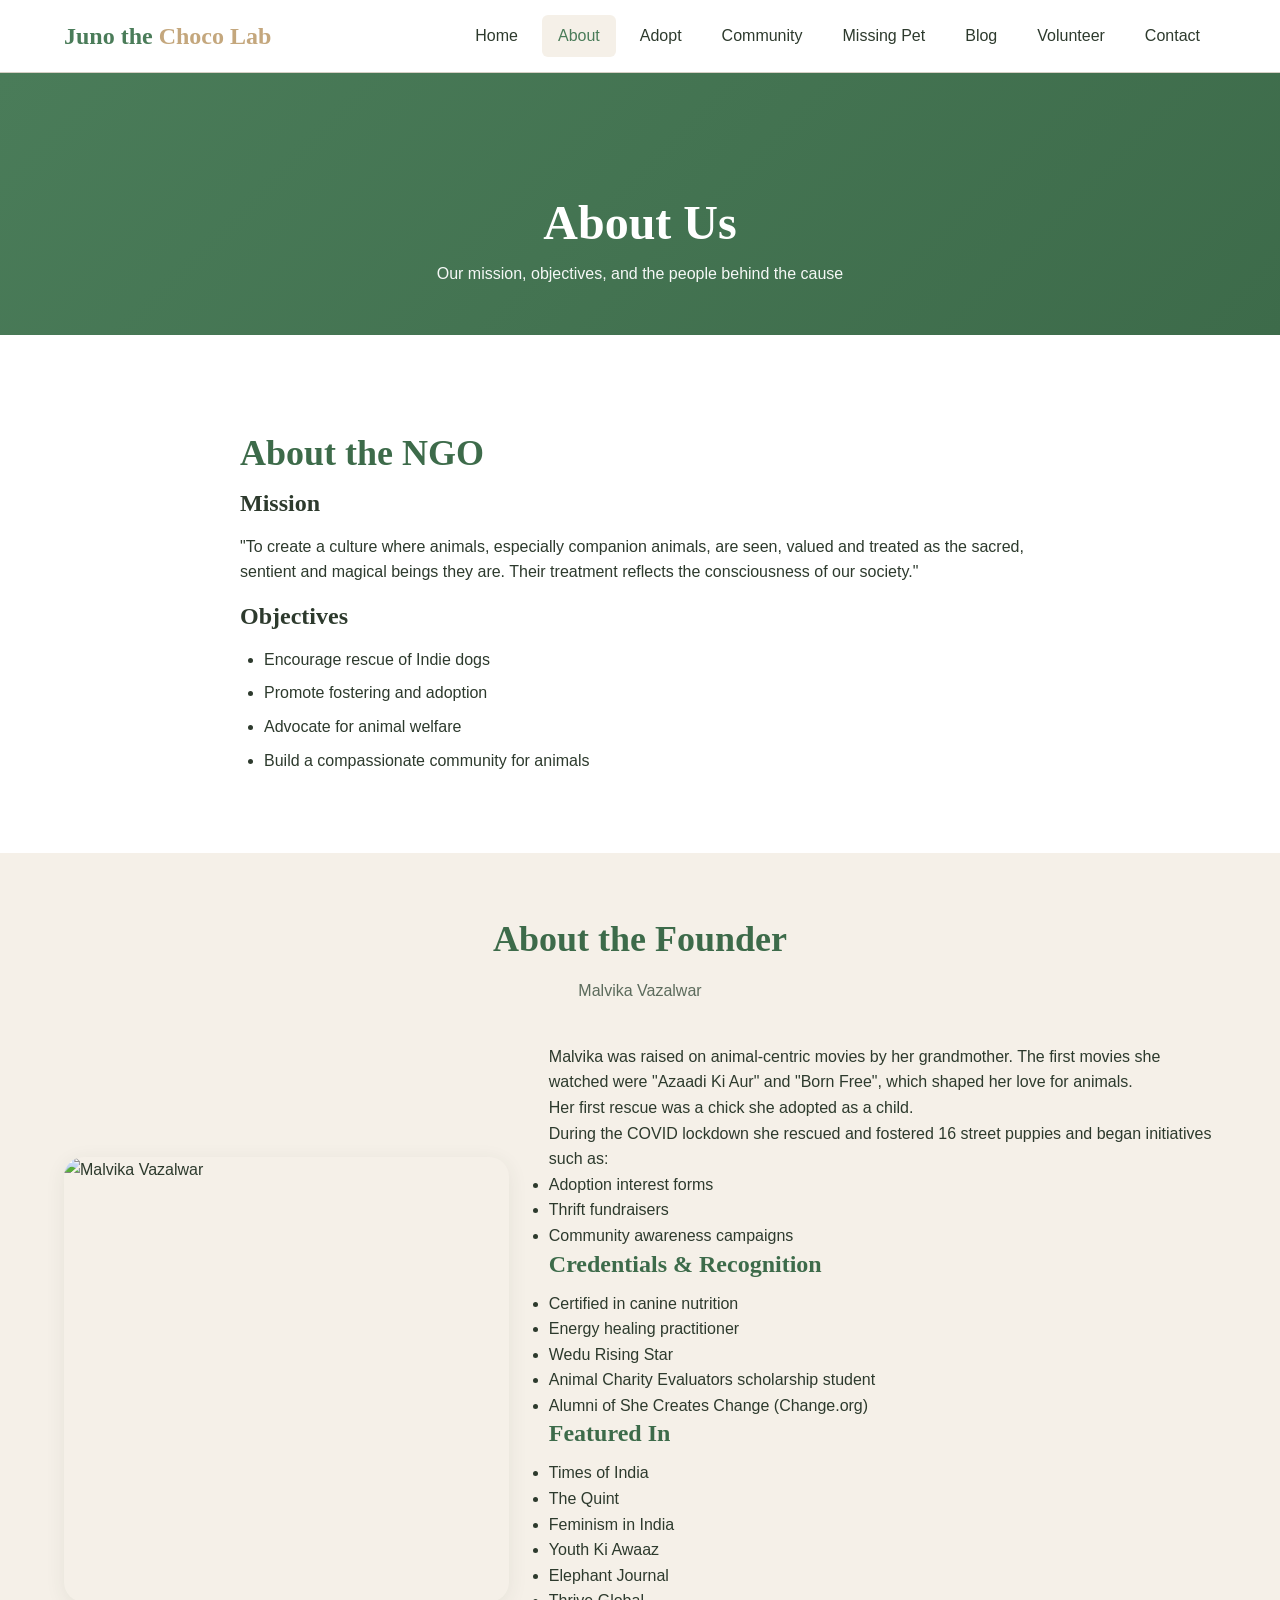
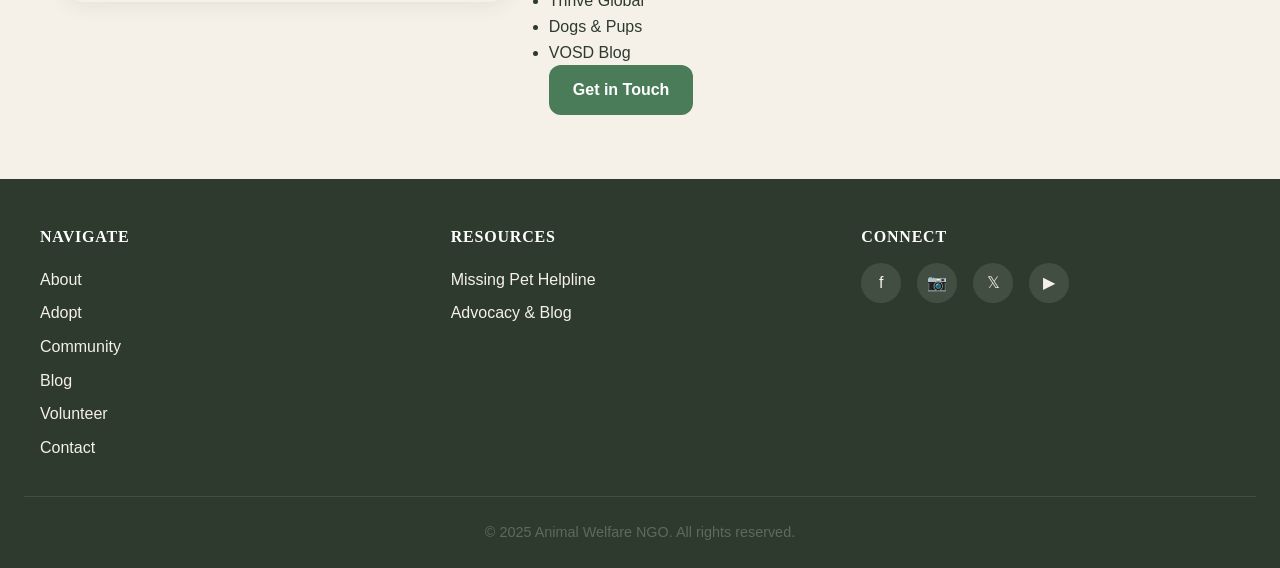
==== about.html @ 462ce5d9 "Initial commit: Juno the Choco Lab website" ====
<!DOCTYPE html>
<html lang="en">
<head>
  <meta charset="UTF-8">
  <meta name="viewport" content="width=device-width, initial-scale=1.0">
  <meta name="description" content="About our NGO - Mission, objectives, and founder Malvika Vazalwar.">
  <title>About Us | Animal Welfare NGO</title>
  <link rel="stylesheet" href="css/styles.css">
</head>
<body>
  <header class="site-header" id="site-header">
    <div class="nav-inner">
      <a href="index.html" class="logo">Juno the <span>Choco Lab</span></a>
      <button class="nav-toggle" id="nav-toggle" aria-label="Toggle menu"><span aria-hidden="true">☰</span></button>
      <nav>
        <ul class="nav-menu" id="nav-menu">
          <li><a href="index.html">Home</a></li>
          <li><a href="about.html" class="active">About</a></li>
          <li><a href="adopt.html">Adopt</a></li>
          <li><a href="community.html">Community</a></li>
          <li><a href="missing-pet.html">Missing Pet</a></li>
          <li><a href="blog.html">Blog</a></li>
          <li><a href="volunteer.html">Volunteer</a></li>
          <li><a href="contact.html">Contact</a></li>
        </ul>
      </nav>
    </div>
  </header>

  <main>
    <section class="page-header">
      <div class="container">
        <h1>About Us</h1>
        <p>Our mission, objectives, and the people behind the cause</p>
      </div>
    </section>

    <!-- About the NGO -->
    <section class="section section-alt">
      <div class="container">
        <div class="content-section reveal">
          <h2>About the NGO</h2>
          <h3>Mission</h3>
          <blockquote style="margin: 1rem 0;">
            "To create a culture where animals, especially companion animals, are seen, valued and treated as the sacred, sentient and magical beings they are. Their treatment reflects the consciousness of our society."
          </blockquote>
          <h3>Objectives</h3>
          <ul>
            <li>Encourage rescue of Indie dogs</li>
            <li>Promote fostering and adoption</li>
            <li>Advocate for animal welfare</li>
            <li>Build a compassionate community for animals</li>
          </ul>
        </div>
      </div>
    </section>

    <!-- About Founder -->
    <section class="section founder-section">
      <div class="container">
        <div class="section-title">
          <h2>About the Founder</h2>
          <p>Malvika Vazalwar</p>
        </div>
        <div class="founder-grid reveal">
          <img src="https://placehold.co/400x400/e8e0d4/5c6b5c?text=Malvika+Vazalwar" alt="Malvika Vazalwar" class="founder-image">
          <div class="founder-bio">
            <p>Malvika was raised on animal-centric movies by her grandmother. The first movies she watched were "Azaadi Ki Aur" and "Born Free", which shaped her love for animals.</p>
            <p>Her first rescue was a chick she adopted as a child.</p>
            <p>During the COVID lockdown she rescued and fostered 16 street puppies and began initiatives such as:</p>
            <ul>
              <li>Adoption interest forms</li>
              <li>Thrift fundraisers</li>
              <li>Community awareness campaigns</li>
            </ul>
            <h3>Credentials & Recognition</h3>
            <ul>
              <li>Certified in canine nutrition</li>
              <li>Energy healing practitioner</li>
              <li>Wedu Rising Star</li>
              <li>Animal Charity Evaluators scholarship student</li>
              <li>Alumni of She Creates Change (Change.org)</li>
            </ul>
            <h3>Featured In</h3>
            <ul>
              <li>Times of India</li>
              <li>The Quint</li>
              <li>Feminism in India</li>
              <li>Youth Ki Awaaz</li>
              <li>Elephant Journal</li>
              <li>Thrive Global</li>
              <li>Dogs & Pups</li>
              <li>VOSD Blog</li>
            </ul>
            <a href="contact.html" class="btn btn-primary">Get in Touch</a>
          </div>
        </div>
      </div>
    </section>
  </main>

  <footer class="site-footer">
    <div class="footer-grid">
      <div>
        <h4>Navigate</h4>
        <a href="about.html">About</a>
        <a href="adopt.html">Adopt</a>
        <a href="community.html">Community</a>
        <a href="blog.html">Blog</a>
        <a href="volunteer.html">Volunteer</a>
        <a href="contact.html">Contact</a>
      </div>
      <div>
        <h4>Resources</h4>
        <a href="missing-pet.html">Missing Pet Helpline</a>
        <a href="blog.html">Advocacy & Blog</a>
      </div>
      <div>
        <h4>Connect</h4>
        <div class="social-links">
          <a href="https://facebook.com" target="_blank" rel="noopener" aria-label="Facebook">f</a>
          <a href="https://instagram.com" target="_blank" rel="noopener" aria-label="Instagram">📷</a>
          <a href="https://twitter.com" target="_blank" rel="noopener" aria-label="Twitter">𝕏</a>
          <a href="https://youtube.com" target="_blank" rel="noopener" aria-label="YouTube">▶</a>
        </div>
      </div>
    </div>
    <div class="footer-bottom">
      <p>© 2025 Animal Welfare NGO. All rights reserved.</p>
    </div>
  </footer>
  <script src="js/script.js"></script>
</body>
</html>
---- css/styles.css ----
/* ============================================
   Animal Welfare NGO - Main Stylesheet
   Nature-inspired, warm, compassionate design
   ============================================ */

/* ---------- CSS Variables ---------- */
:root {
  /* Nature-inspired palette */
  --color-primary: #4a7c59;
  --color-primary-dark: #3d6b4a;
  --color-primary-light: #6b9b7a;
  --color-accent: #c4a77d;
  --color-accent-light: #e8dcc8;
  --color-beige: #f5f0e8;
  --color-beige-dark: #e8e0d4;
  --color-white: #ffffff;
  --color-off-white: #faf9f7;
  --color-text: #2d3a2d;
  --color-text-muted: #5c6b5c;
  --color-border: #d4cfc4;

  /* Typography */
  --font-heading: 'Georgia', 'Times New Roman', serif;
  --font-body: 'Segoe UI', 'Helvetica Neue', Arial, sans-serif;

  /* Spacing & layout */
  --container-max: 1200px;
  --section-padding: 4rem 1.5rem;
  --header-height: 72px;
  --radius-sm: 6px;
  --radius-md: 12px;
  --radius-lg: 20px;
  --shadow-soft: 0 4px 20px rgba(45, 58, 45, 0.08);
  --shadow-hover: 0 8px 30px rgba(45, 58, 45, 0.12);
  --transition: 0.3s ease;
}

/* ---------- Reset & Base ---------- */
*,
*::before,
*::after {
  box-sizing: border-box;
  margin: 0;
  padding: 0;
}

html {
  scroll-behavior: smooth;
}

body {
  font-family: var(--font-body);
  font-size: 16px;
  line-height: 1.6;
  color: var(--color-text);
  background: var(--color-off-white);
  overflow-x: hidden;
}

img {
  max-width: 100%;
  height: auto;
  display: block;
}

a {
  color: var(--color-primary);
  text-decoration: none;
  transition: color var(--transition);
}

a:hover {
  color: var(--color-primary-dark);
}

/* ---------- Typography ---------- */
h1, h2, h3, h4 {
  font-family: var(--font-heading);
  font-weight: 600;
  line-height: 1.25;
}

h1 { font-size: clamp(2rem, 5vw, 3rem); }
h2 { font-size: clamp(1.75rem, 4vw, 2.25rem); margin-bottom: 1rem; }
h3 { font-size: clamp(1.25rem, 2.5vw, 1.5rem); margin-bottom: 0.75rem; }

/* ---------- Layout ---------- */
.container {
  width: 100%;
  max-width: var(--container-max);
  margin: 0 auto;
  padding: 0 1.5rem;
}

/* ---------- Sticky Navigation ---------- */
.site-header {
  position: sticky;
  top: 0;
  z-index: 1000;
  background: rgba(255, 255, 255, 0.95);
  backdrop-filter: blur(10px);
  border-bottom: 1px solid var(--color-border);
  transition: box-shadow var(--transition);
}

.site-header.scrolled {
  box-shadow: var(--shadow-soft);
}

.nav-inner {
  display: flex;
  align-items: center;
  justify-content: space-between;
  height: var(--header-height);
  max-width: var(--container-max);
  margin: 0 auto;
  padding: 0 1.5rem;
}

.logo {
  font-family: var(--font-heading);
  font-size: 1.5rem;
  font-weight: 700;
  color: var(--color-primary);
}

.logo span {
  color: var(--color-accent);
}

.nav-toggle {
  display: none;
  background: none;
  border: none;
  font-size: 1.5rem;
  cursor: pointer;
  color: var(--color-primary);
}

.nav-menu {
  display: flex;
  align-items: center;
  gap: 0.5rem;
  list-style: none;
}

.nav-menu a {
  display: block;
  padding: 0.5rem 1rem;
  color: var(--color-text);
  font-weight: 500;
  border-radius: var(--radius-sm);
}

.nav-menu a:hover,
.nav-menu a.active {
  color: var(--color-primary);
  background: var(--color-beige);
}

/* ---------- Buttons ---------- */
.btn {
  display: inline-flex;
  align-items: center;
  justify-content: center;
  gap: 0.5rem;
  padding: 0.75rem 1.5rem;
  font-family: var(--font-body);
  font-size: 1rem;
  font-weight: 600;
  border: none;
  border-radius: var(--radius-md);
  cursor: pointer;
  transition: all var(--transition);
}

.btn-primary {
  background: var(--color-primary);
  color: var(--color-white);
}

.btn-primary:hover {
  background: var(--color-primary-dark);
  transform: translateY(-2px);
  box-shadow: var(--shadow-hover);
}

.btn-outline {
  background: transparent;
  color: var(--color-primary);
  border: 2px solid var(--color-primary);
}

.btn-outline:hover {
  background: var(--color-primary);
  color: var(--color-white);
}

.btn-accent {
  background: var(--color-accent);
  color: var(--color-text);
}

.btn-accent:hover {
  background: #b8986a;
  color: var(--color-white);
}

/* ---------- Hero Section ---------- */
.hero {
  min-height: 85vh;
  display: flex;
  align-items: center;
  background: linear-gradient(135deg, var(--color-beige) 0%, var(--color-white) 50%, var(--color-beige-dark) 100%);
  padding: calc(var(--header-height) + 3rem) 1.5rem 4rem;
  position: relative;
  overflow: hidden;
}

.hero::before {
  content: '';
  position: absolute;
  top: 0;
  left: 0;
  right: 0;
  bottom: 0;
  background: url('data:image/svg+xml,<svg xmlns="http://www.w3.org/2000/svg" viewBox="0 0 100 100"><circle cx="50" cy="50" r="40" fill="none" stroke="%234a7c59" stroke-width="0.3" opacity="0.1"/></svg>');
  opacity: 0.5;
  pointer-events: none;
}

.hero-content {
  position: relative;
  z-index: 1;
  max-width: 700px;
}

.hero h1 {
  color: var(--color-text);
  margin-bottom: 1rem;
  animation: fadeInUp 0.8s ease;
}

.hero .lead {
  font-size: 1.25rem;
  color: var(--color-text-muted);
  margin-bottom: 2rem;
  animation: fadeInUp 0.8s ease 0.2s both;
}

.hero-buttons {
  display: flex;
  flex-wrap: wrap;
  gap: 1rem;
  animation: fadeInUp 0.8s ease 0.4s both;
}

/* ---------- Sections ---------- */
.section {
  padding: var(--section-padding);
}

.section-alt {
  background: var(--color-white);
}

.section-title {
  text-align: center;
  margin-bottom: 2.5rem;
}

.section-title h2 {
  color: var(--color-primary-dark);
}

.section-title p {
  color: var(--color-text-muted);
  max-width: 600px;
  margin: 0.5rem auto 0;
}

/* ---------- Mission Section ---------- */
.mission-section {
  background: linear-gradient(180deg, var(--color-white) 0%, var(--color-beige) 100%);
}

.mission-content {
  max-width: 800px;
  margin: 0 auto;
  text-align: center;
}

.mission-content blockquote {
  font-family: var(--font-heading);
  font-size: clamp(1.1rem, 2.5vw, 1.35rem);
  font-style: italic;
  color: var(--color-text);
  border-left: 4px solid var(--color-accent);
  padding-left: 1.5rem;
  margin: 1.5rem 0;
  text-align: left;
}

/* ---------- Initiatives Grid ---------- */
.initiatives-grid {
  display: grid;
  grid-template-columns: repeat(auto-fit, minmax(280px, 1fr));
  gap: 1.5rem;
}

.initiative-card {
  background: var(--color-white);
  border-radius: var(--radius-md);
  padding: 2rem;
  box-shadow: var(--shadow-soft);
  transition: transform var(--transition), box-shadow var(--transition);
  border: 1px solid var(--color-border);
}

.initiative-card:hover {
  transform: translateY(-4px);
  box-shadow: var(--shadow-hover);
}

.initiative-card .icon {
  width: 56px;
  height: 56px;
  background: var(--color-beige);
  border-radius: var(--radius-md);
  display: flex;
  align-items: center;
  justify-content: center;
  font-size: 1.5rem;
  margin-bottom: 1rem;
  color: var(--color-primary);
}

/* ---------- Impact Statistics ---------- */
.stats-section {
  background: var(--color-primary);
  color: var(--color-white);
  padding: 3rem 1.5rem;
}

.stats-grid {
  display: grid;
  grid-template-columns: repeat(auto-fit, minmax(180px, 1fr));
  gap: 2rem;
  text-align: center;
}

.stat-item h3 {
  font-size: 2.5rem;
  font-weight: 700;
  margin-bottom: 0.25rem;
  color: var(--color-white);
}

.stat-item p {
  font-size: 1rem;
  opacity: 0.95;
}

/* ---------- Founder Highlight ---------- */
.founder-section {
  background: var(--color-beige);
}

.founder-grid {
  display: grid;
  grid-template-columns: 1fr 1.5fr;
  gap: 2.5rem;
  align-items: center;
}

.founder-image {
  border-radius: var(--radius-lg);
  overflow: hidden;
  box-shadow: var(--shadow-soft);
  aspect-ratio: 1;
  object-fit: cover;
}

.founder-bio h3 {
  color: var(--color-primary-dark);
}

.founder-bio .role {
  color: var(--color-accent);
  font-weight: 600;
  margin-bottom: 1rem;
}

/* ---------- CTA Section ---------- */
.cta-section {
  text-align: center;
  padding: 4rem 1.5rem;
  background: linear-gradient(180deg, var(--color-beige) 0%, var(--color-white) 100%);
}

.cta-buttons {
  display: flex;
  flex-wrap: wrap;
  justify-content: center;
  gap: 1rem;
  margin-top: 2rem;
}

/* ---------- Blog / Cards ---------- */
.cards-grid {
  display: grid;
  grid-template-columns: repeat(auto-fit, minmax(300px, 1fr));
  gap: 1.5rem;
}

.card {
  background: var(--color-white);
  border-radius: var(--radius-md);
  overflow: hidden;
  box-shadow: var(--shadow-soft);
  transition: transform var(--transition), box-shadow var(--transition);
  border: 1px solid var(--color-border);
}

.card:hover {
  transform: translateY(-4px);
  box-shadow: var(--shadow-hover);
}

.card-image {
  aspect-ratio: 16/10;
  object-fit: cover;
  width: 100%;
}

.card-body {
  padding: 1.5rem;
}

.card-body h3 {
  margin-bottom: 0.5rem;
}

.card-body p {
  color: var(--color-text-muted);
  font-size: 0.95rem;
}

.card-body a {
  display: inline-block;
  margin-top: 0.75rem;
  font-weight: 600;
}

/* ---------- Footer ---------- */
.site-footer {
  background: var(--color-text);
  color: var(--color-beige);
  padding: 3rem 1.5rem 1.5rem;
}

.footer-grid {
  display: grid;
  grid-template-columns: repeat(auto-fit, minmax(200px, 1fr));
  gap: 2rem;
  max-width: var(--container-max);
  margin: 0 auto 2rem;
}

.footer-grid h4 {
  color: var(--color-white);
  font-size: 1rem;
  margin-bottom: 1rem;
  text-transform: uppercase;
  letter-spacing: 0.05em;
}

.footer-grid a {
  color: var(--color-beige);
  display: block;
  padding: 0.25rem 0;
}

.footer-grid a:hover {
  color: var(--color-accent-light);
}

.social-links {
  display: flex;
  gap: 1rem;
  margin-top: 0.5rem;
}

.social-links a {
  width: 40px;
  height: 40px;
  border-radius: 50%;
  background: rgba(255,255,255,0.1);
  display: flex;
  align-items: center;
  justify-content: center;
  transition: background var(--transition);
}

.social-links a:hover {
  background: var(--color-primary);
}

.footer-bottom {
  text-align: center;
  padding-top: 1.5rem;
  border-top: 1px solid rgba(255,255,255,0.1);
  font-size: 0.9rem;
  color: var(--color-text-muted);
}

/* ---------- Page Header (inner pages) ---------- */
.page-header {
  background: linear-gradient(135deg, var(--color-primary) 0%, var(--color-primary-dark) 100%);
  color: var(--color-white);
  padding: calc(var(--header-height) + 3rem) 1.5rem 3rem;
  text-align: center;
}

.page-header h1 {
  color: var(--color-white);
  margin-bottom: 0.5rem;
}

.page-header p {
  opacity: 0.95;
  max-width: 600px;
  margin: 0 auto;
}

/* ---------- Forms ---------- */
.form-group {
  margin-bottom: 1.25rem;
}

.form-group label {
  display: block;
  font-weight: 600;
  margin-bottom: 0.5rem;
  color: var(--color-text);
}

.form-group input,
.form-group select,
.form-group textarea {
  width: 100%;
  padding: 0.75rem 1rem;
  font-family: var(--font-body);
  font-size: 1rem;
  border: 1px solid var(--color-border);
  border-radius: var(--radius-sm);
  background: var(--color-white);
  transition: border-color var(--transition);
}

.form-group input:focus,
.form-group select:focus,
.form-group textarea:focus {
  outline: none;
  border-color: var(--color-primary);
  box-shadow: 0 0 0 3px rgba(74, 124, 89, 0.15);
}

.form-group textarea {
  min-height: 120px;
  resize: vertical;
}

.form-error {
  color: #c45c5c;
  font-size: 0.875rem;
  margin-top: 0.25rem;
}

.form-success {
  color: var(--color-primary);
  padding: 1rem;
  background: var(--color-beige);
  border-radius: var(--radius-sm);
  margin-bottom: 1rem;
}

/* ---------- Content Sections (About, etc.) ---------- */
.content-section {
  max-width: 800px;
  margin: 0 auto;
}

.content-section h2 {
  color: var(--color-primary-dark);
  margin-top: 2rem;
  margin-bottom: 0.75rem;
}

.content-section ul {
  margin: 1rem 0 1rem 1.5rem;
}

.content-section li {
  margin-bottom: 0.5rem;
}

/* ---------- Process Steps ---------- */
.process-steps {
  display: grid;
  grid-template-columns: repeat(auto-fit, minmax(200px, 1fr));
  gap: 1.5rem;
  counter-reset: step;
}

.process-step {
  position: relative;
  padding: 1.5rem;
  background: var(--color-white);
  border-radius: var(--radius-md);
  border: 1px solid var(--color-border);
  counter-increment: step;
}

.process-step::before {
  content: counter(step);
  display: inline-flex;
  align-items: center;
  justify-content: center;
  width: 36px;
  height: 36px;
  background: var(--color-primary);
  color: var(--color-white);
  border-radius: 50%;
  font-weight: 700;
  margin-bottom: 0.75rem;
}

/* ---------- Video Embed ---------- */
.video-wrapper {
  position: relative;
  padding-bottom: 56.25%;
  height: 0;
  overflow: hidden;
  border-radius: var(--radius-md);
  background: var(--color-beige-dark);
}

.video-wrapper iframe {
  position: absolute;
  top: 0;
  left: 0;
  width: 100%;
  height: 100%;
}

.video-grid {
  display: grid;
  grid-template-columns: repeat(auto-fit, minmax(300px, 1fr));
  gap: 1.5rem;
}

/* ---------- Newsletter ---------- */
.newsletter-box {
  background: var(--color-beige);
  border-radius: var(--radius-md);
  padding: 2rem;
  text-align: center;
  max-width: 500px;
  margin: 2rem auto;
}

.newsletter-box form {
  display: flex;
  flex-wrap: wrap;
  gap: 0.75rem;
  justify-content: center;
  margin-top: 1rem;
}

.newsletter-box input[type="email"] {
  flex: 1;
  min-width: 200px;
  padding: 0.75rem 1rem;
  border: 1px solid var(--color-border);
  border-radius: var(--radius-sm);
}

/* ---------- Map Placeholder ---------- */
.map-placeholder {
  background: var(--color-beige-dark);
  border-radius: var(--radius-md);
  height: 300px;
  display: flex;
  align-items: center;
  justify-content: center;
  color: var(--color-text-muted);
  border: 2px dashed var(--color-border);
}

/* ---------- Animations ---------- */
@keyframes fadeInUp {
  from {
    opacity: 0;
    transform: translateY(20px);
  }
  to {
    opacity: 1;
    transform: translateY(0);
  }
}

.reveal {
  opacity: 0;
  transform: translateY(24px);
}

.reveal.revealed {
  opacity: 1;
  transform: translateY(0);
  transition: opacity 0.6s ease, transform 0.6s ease;
}

/* ---------- Responsive ---------- */
@media (max-width: 768px) {
  .nav-toggle {
    display: block;
  }

  .nav-menu {
    position: fixed;
    top: var(--header-height);
    left: 0;
    right: 0;
    background: var(--color-white);
    flex-direction: column;
    padding: 1rem;
    box-shadow: var(--shadow-soft);
    transform: translateY(-100%);
    opacity: 0;
    visibility: hidden;
    transition: transform var(--transition), opacity var(--transition), visibility var(--transition);
  }

  .nav-menu.open {
    transform: translateY(0);
    opacity: 1;
    visibility: visible;
  }

  .founder-grid {
    grid-template-columns: 1fr;
  }

  .founder-image {
    max-width: 280px;
    margin: 0 auto;
  }
}

@media (max-width: 480px) {
  :root {
    --section-padding: 3rem 1rem;
  }

  .hero-buttons,
  .cta-buttons {
    flex-direction: column;
  }

  .btn {
    width: 100%;
  }
}
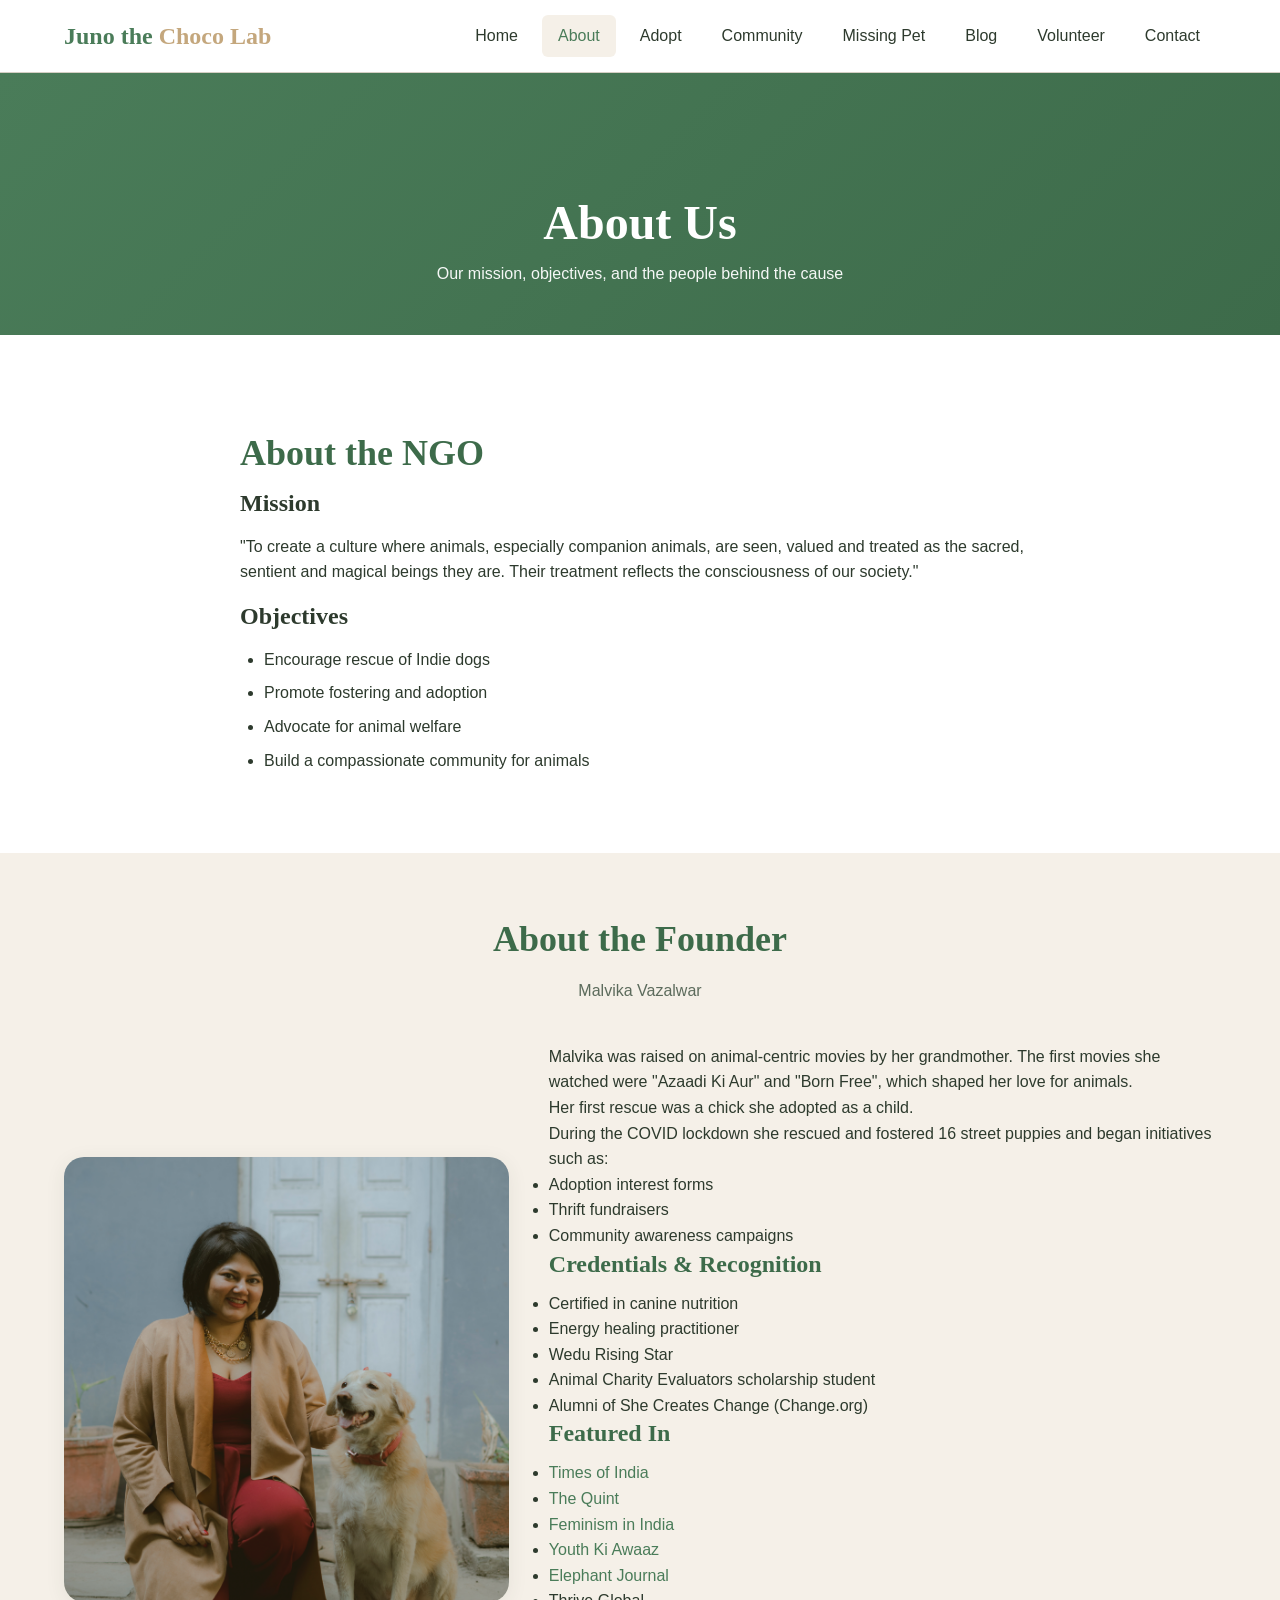
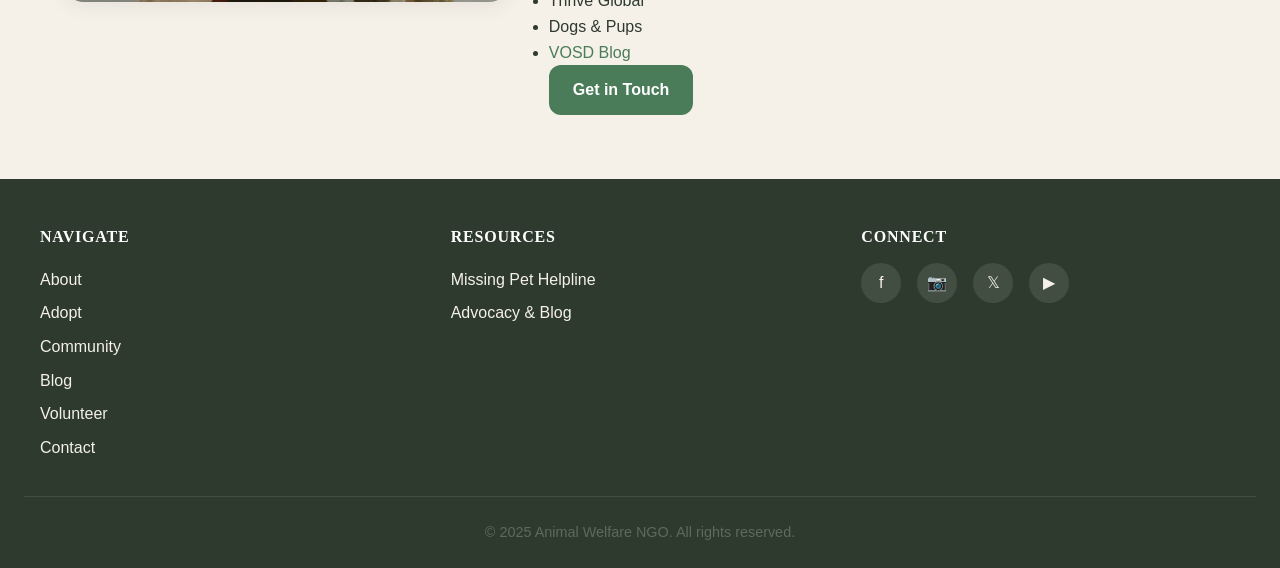
==== commit ba11ef52: "update homepage" ====
--- a/about.html
+++ b/about.html
@@ -1,12 +1,14 @@
 <!DOCTYPE html>
 <html lang="en">
+
 <head>
   <meta charset="UTF-8">
   <meta name="viewport" content="width=device-width, initial-scale=1.0">
   <meta name="description" content="About our NGO - Mission, objectives, and founder Malvika Vazalwar.">
-  <title>About Us | Animal Welfare NGO</title>
+  <title>About Us | Juno The Choco Lab</title>
   <link rel="stylesheet" href="css/styles.css">
 </head>
+
 <body>
   <header class="site-header" id="site-header">
     <div class="nav-inner">
@@ -42,7 +44,8 @@
           <h2>About the NGO</h2>
           <h3>Mission</h3>
           <blockquote style="margin: 1rem 0;">
-            "To create a culture where animals, especially companion animals, are seen, valued and treated as the sacred, sentient and magical beings they are. Their treatment reflects the consciousness of our society."
+            "To create a culture where animals, especially companion animals, are seen, valued and treated as the
+            sacred, sentient and magical beings they are. Their treatment reflects the consciousness of our society."
           </blockquote>
           <h3>Objectives</h3>
           <ul>
@@ -63,9 +66,10 @@
           <p>Malvika Vazalwar</p>
         </div>
         <div class="founder-grid reveal">
-          <img src="https://placehold.co/400x400/e8e0d4/5c6b5c?text=Malvika+Vazalwar" alt="Malvika Vazalwar" class="founder-image">
+          <img src="images/RS_06054.jpg.jpeg" alt="Malvika Vazalwar" class="founder-image">
           <div class="founder-bio">
-            <p>Malvika was raised on animal-centric movies by her grandmother. The first movies she watched were "Azaadi Ki Aur" and "Born Free", which shaped her love for animals.</p>
+            <p>Malvika was raised on animal-centric movies by her grandmother. The first movies she watched were "Azaadi
+              Ki Aur" and "Born Free", which shaped her love for animals.</p>
             <p>Her first rescue was a chick she adopted as a child.</p>
             <p>During the COVID lockdown she rescued and fostered 16 street puppies and began initiatives such as:</p>
             <ul>
@@ -79,18 +83,23 @@
               <li>Energy healing practitioner</li>
               <li>Wedu Rising Star</li>
               <li>Animal Charity Evaluators scholarship student</li>
-              <li>Alumni of She Creates Change (Change.org)</li>
+              <li>Alumni of She Creates Change (<a href="https://www.change.org" target="_blank"
+                  rel="noopener"></a>Change.org</a>)</li>
             </ul>
             <h3>Featured In</h3>
             <ul>
-              <li>Times of India</li>
-              <li>The Quint</li>
-              <li>Feminism in India</li>
-              <li>Youth Ki Awaaz</li>
-              <li>Elephant Journal</li>
+              <li><a
+                  href="https://timesofindia.indiatimes.com/readersblog/dogblog/adopting-indies-in-favor-of-the-homeless-streetwise-47920/">Times
+                  of India</a></li>
+              <li><a href="https://www.thequint.com/">The Quint</a></li>
+              <li><a href="https://www.youthkiawaaz.com/2022/11/poem-dont-abandon-your-pets/">Feminism in India</a></li>
+              <li><a href="https://www.youthkiawaaz.com/2022/11/poem-dont-abandon-your-pets/">Youth Ki Awaaz</a></li>
+              <li><a
+                  href="https://www.elephantjournal.com/2016/01/to-all-the-dreamers-with-learning-difficulties/">Elephant
+                  Journal</a></li>
               <li>Thrive Global</li>
               <li>Dogs & Pups</li>
-              <li>VOSD Blog</li>
+              <li><a href="https://www.youtube.com/watch?v=VmppTnkJFdk">VOSD Blog</a></li>
             </ul>
             <a href="contact.html" class="btn btn-primary">Get in Touch</a>
           </div>
@@ -119,9 +128,11 @@
         <h4>Connect</h4>
         <div class="social-links">
           <a href="https://facebook.com" target="_blank" rel="noopener" aria-label="Facebook">f</a>
-          <a href="https://instagram.com" target="_blank" rel="noopener" aria-label="Instagram">📷</a>
+          <a href="https://www.instagram.com/juno.thechocolab?igsh=cG9lODJuc3VwM3Nr" target="_blank" rel="noopener"
+            aria-label="Instagram">📷</a>
           <a href="https://twitter.com" target="_blank" rel="noopener" aria-label="Twitter">𝕏</a>
-          <a href="https://youtube.com" target="_blank" rel="noopener" aria-label="YouTube">▶</a>
+          <a href="https://youtube.com/@malvika.vazalwar?si=iDr0T2ovxwwsHHtM" target="_blank" rel="noopener"
+            aria-label="YouTube">▶</a>
         </div>
       </div>
     </div>
@@ -131,4 +142,5 @@
   </footer>
   <script src="js/script.js"></script>
 </body>
-</html>
+
+</html>
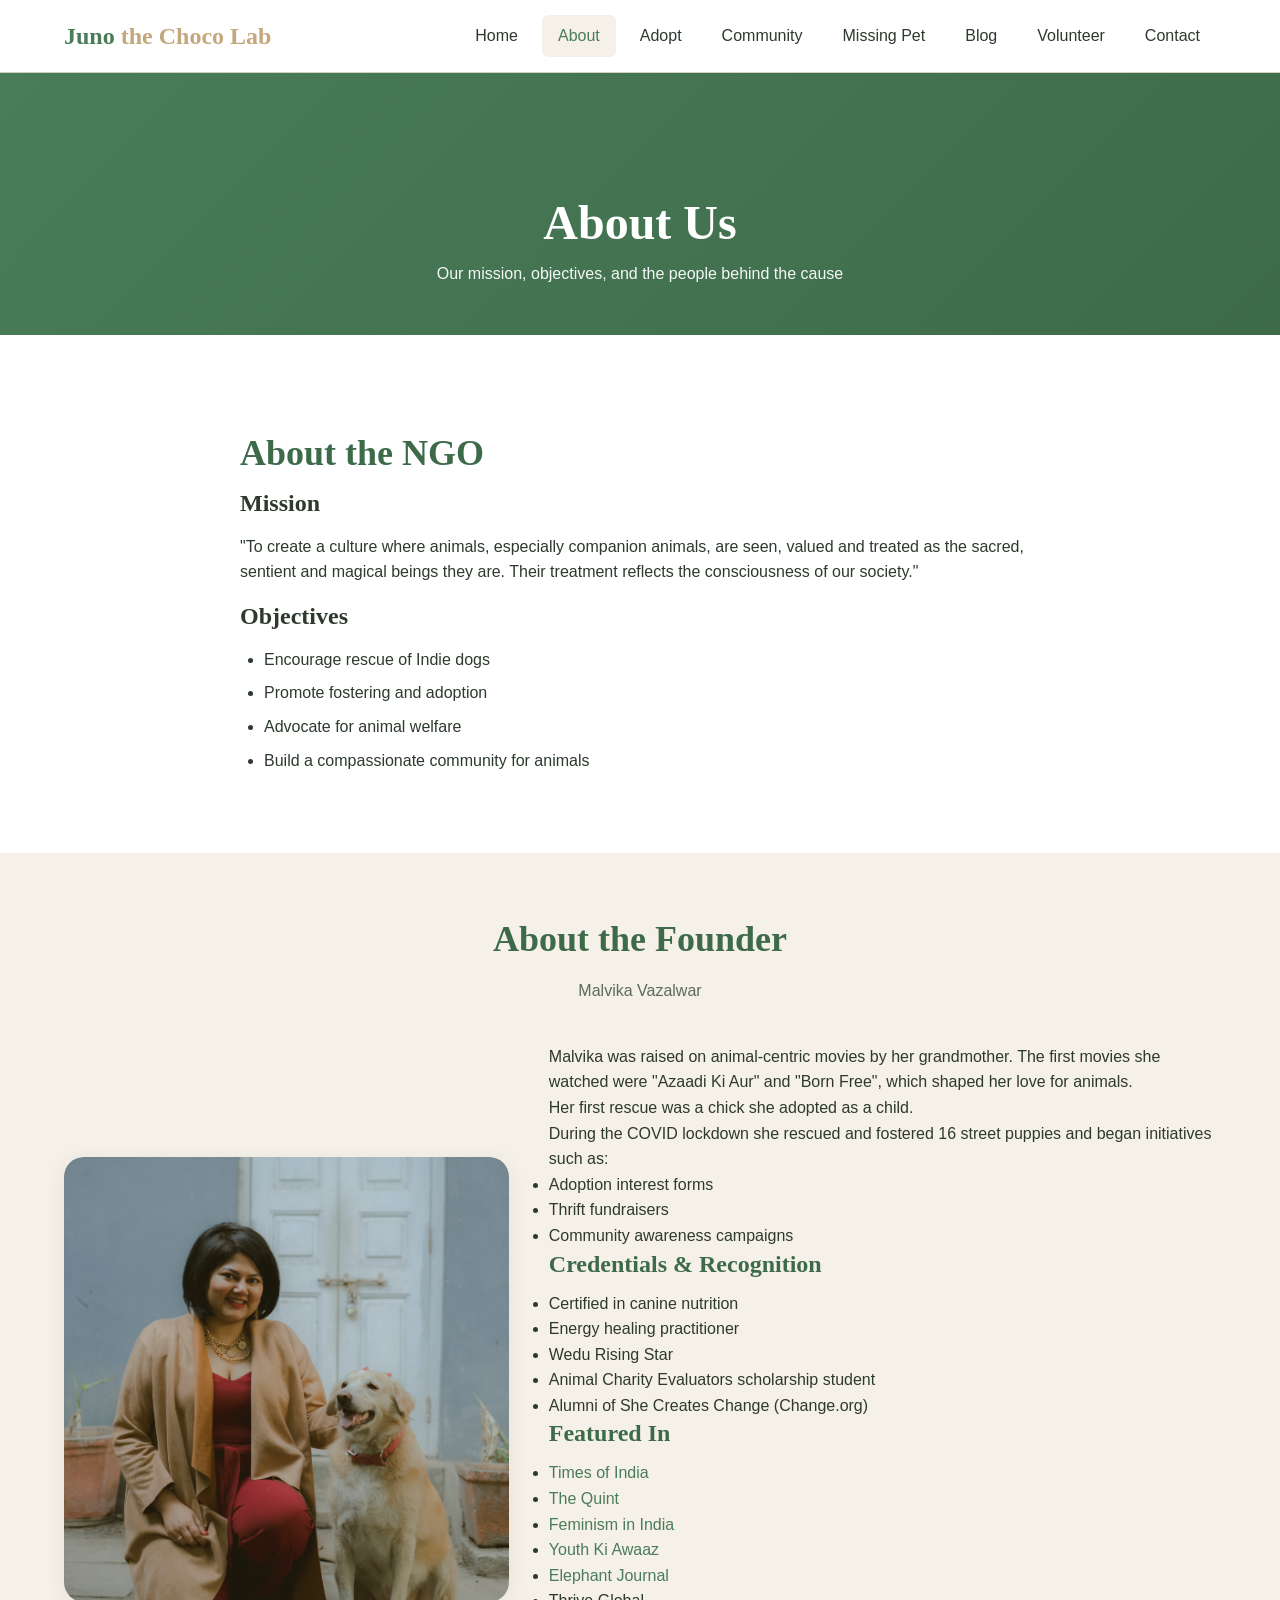
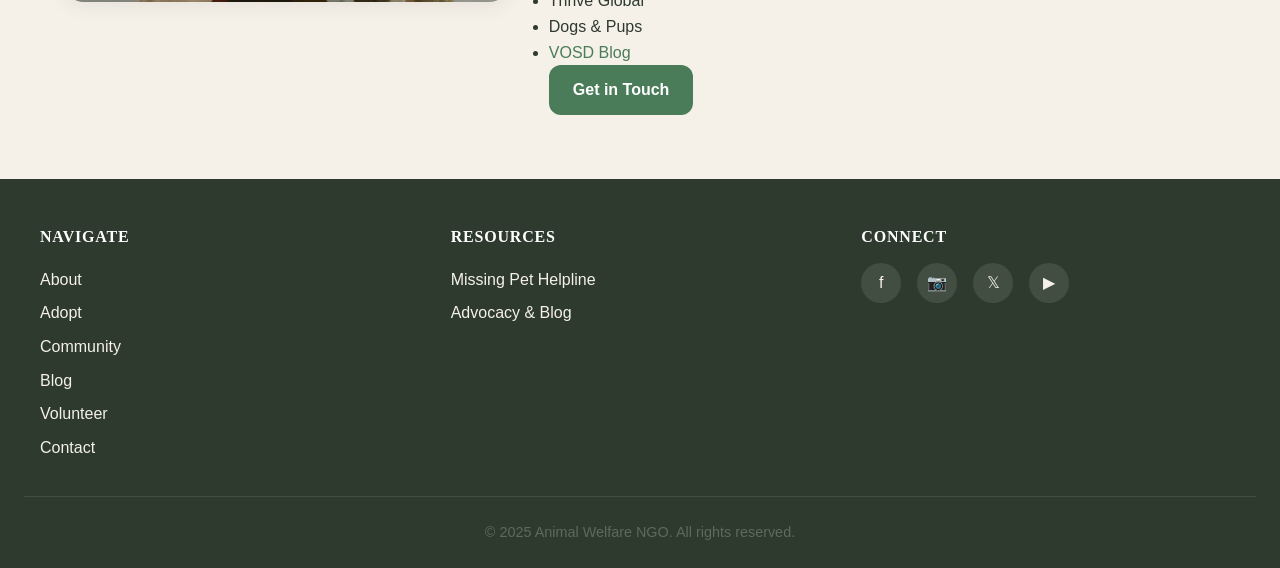
==== commit db5f508c: "changed UI" ====
--- a/about.html
+++ b/about.html
@@ -12,7 +12,7 @@
 <body>
   <header class="site-header" id="site-header">
     <div class="nav-inner">
-      <a href="index.html" class="logo">Juno the <span>Choco Lab</span></a>
+      <a href="index.html" class="logo">Juno <span>the Choco Lab</span></a>
       <button class="nav-toggle" id="nav-toggle" aria-label="Toggle menu"><span aria-hidden="true">☰</span></button>
       <nav>
         <ul class="nav-menu" id="nav-menu">
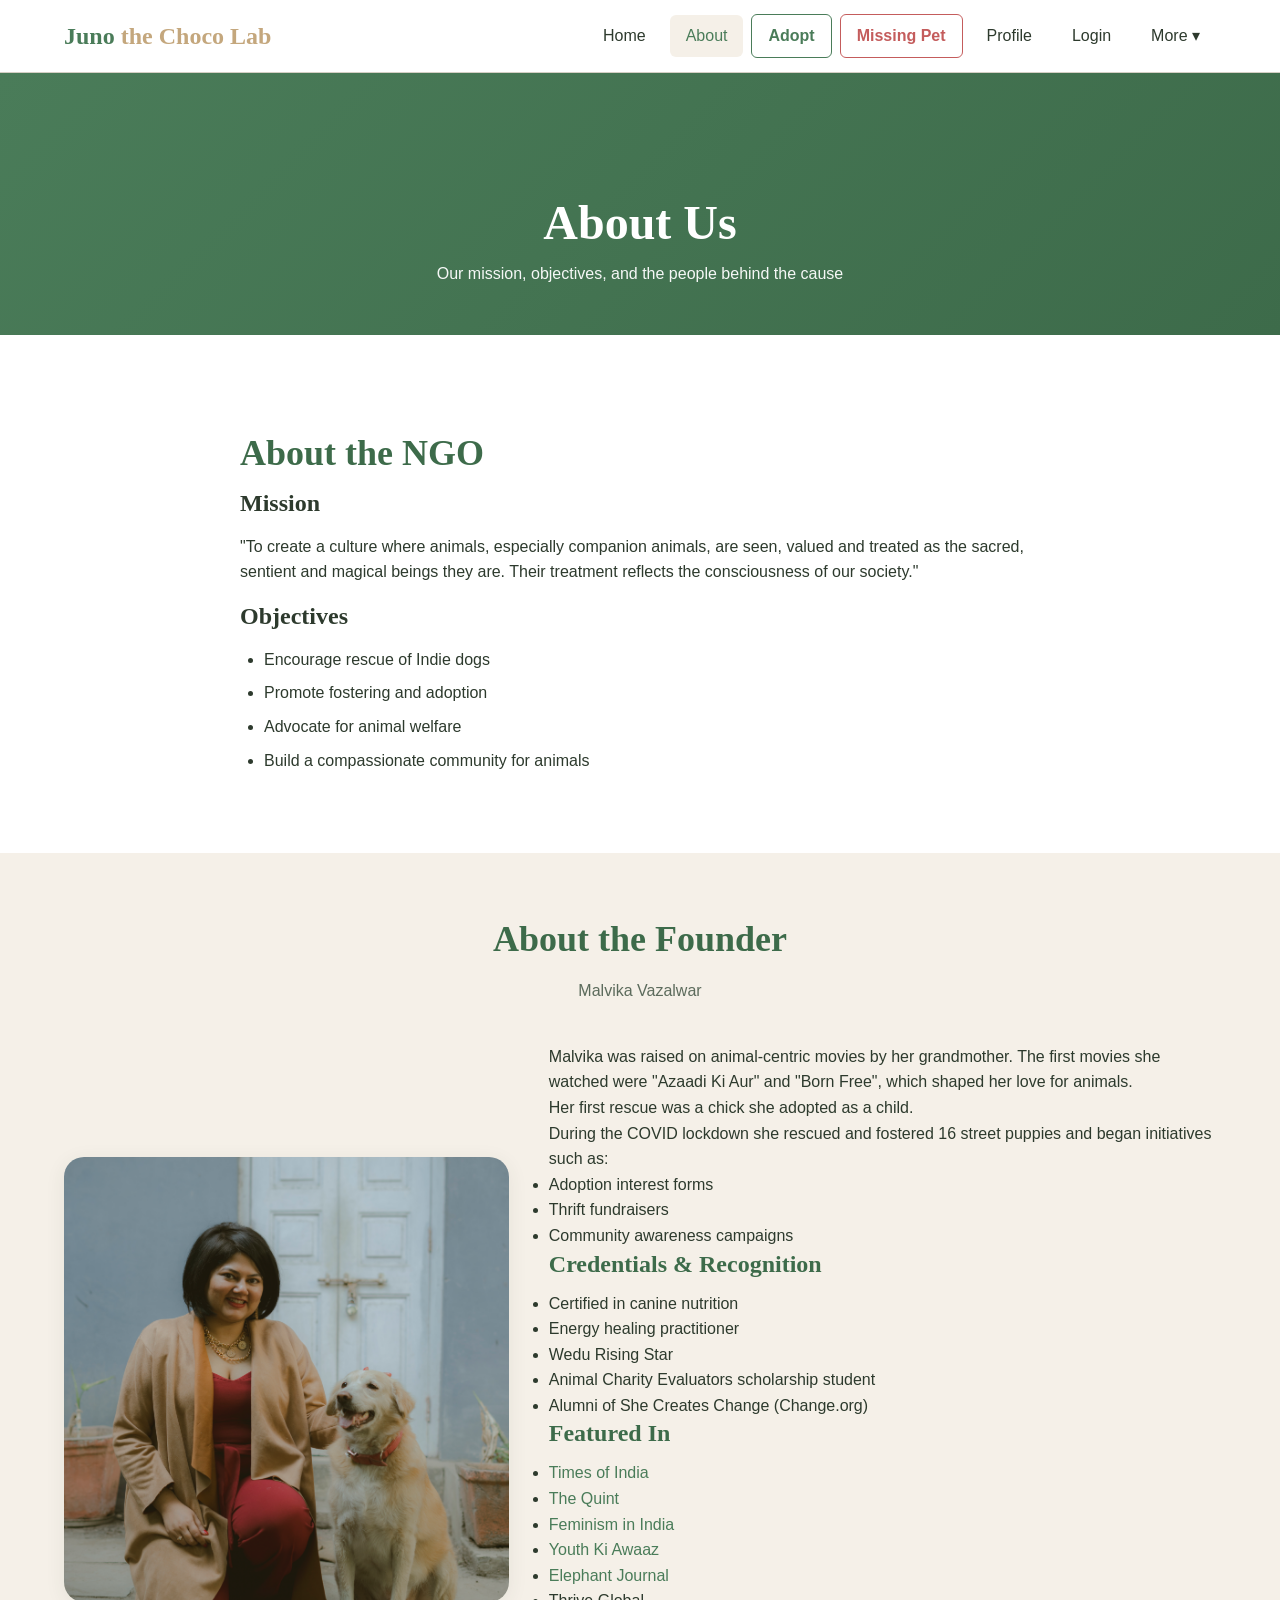
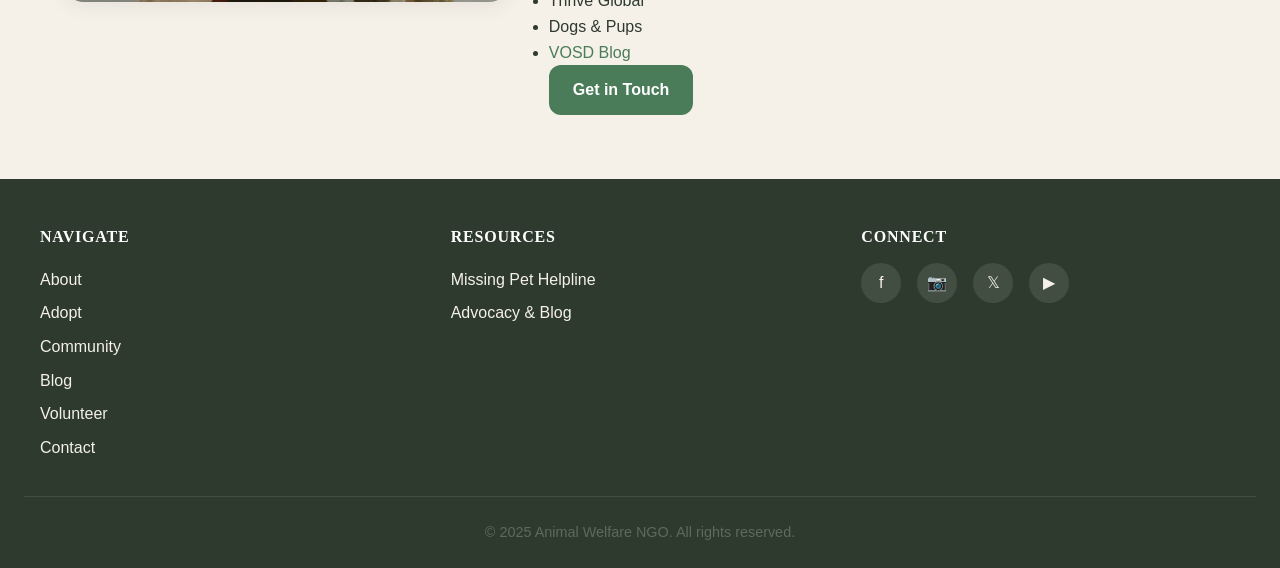
==== commit 0f5726c2: "feat: complete Phase 2 advanced features including Maps, Tracking, Dashboards, and UI overhaul" ====
--- a/about.html
+++ b/about.html
@@ -16,14 +16,21 @@
       <button class="nav-toggle" id="nav-toggle" aria-label="Toggle menu"><span aria-hidden="true">☰</span></button>
       <nav>
         <ul class="nav-menu" id="nav-menu">
-          <li><a href="index.html">Home</a></li>
+          <li><a href="index.html" class="">Home</a></li>
           <li><a href="about.html" class="active">About</a></li>
-          <li><a href="adopt.html">Adopt</a></li>
-          <li><a href="community.html">Community</a></li>
-          <li><a href="missing-pet.html">Missing Pet</a></li>
-          <li><a href="blog.html">Blog</a></li>
-          <li><a href="volunteer.html">Volunteer</a></li>
-          <li><a href="contact.html">Contact</a></li>
+          <li><a href="adopt.html" class="nav-highlight nav-adopt">Adopt</a></li>
+          <li><a href="missing-pet.html" class="nav-highlight nav-missing">Missing Pet</a></li>
+          <li><a href="profile.html" class="">Profile</a></li>
+          <li class="auth-menu-item"><a href="login.html" class="">Login</a></li>
+          <li class="dropdown">
+            <a href="javascript:void(0)" class="dropbtn" style="cursor:default;">More &#9662;</a>
+            <div class="dropdown-content">
+              <a href="community.html" class="">Community</a>
+              <a href="blog.html" class="">Blog</a>
+              <a href="volunteer.html" class="">Volunteer</a>
+              <a href="contact.html" class="">Contact</a>
+            </div>
+          </li>
         </ul>
       </nav>
     </div>
--- a/css/styles.css
+++ b/css/styles.css
@@ -158,6 +158,38 @@
   background: var(--color-beige);
 }
 
+.dropdown {
+  position: relative;
+  display: inline-block;
+}
+
+.dropdown-content {
+  display: none;
+  position: absolute;
+  background-color: var(--color-white);
+  min-width: 160px;
+  box-shadow: var(--shadow-soft);
+  z-index: 1000;
+  border-radius: var(--radius-sm);
+  overflow: hidden;
+  border: 1px solid var(--color-border);
+}
+
+.dropdown-content a {
+  color: var(--color-text);
+  padding: 12px 16px;
+  text-decoration: none;
+  display: block;
+}
+
+.dropdown-content a:hover {
+  background-color: var(--color-beige);
+}
+
+.dropdown:hover .dropdown-content {
+  display: block;
+}
+
 /* ---------- Buttons ---------- */
 .btn {
   display: inline-flex;
@@ -772,3 +804,175 @@
     width: 100%;
   }
 }
+
+/* ---------- Missing Pets Public Listing ---------- */
+.missing-pets-grid {
+  display: grid;
+  gap: 1rem;
+  grid-template-columns: repeat(auto-fit, minmax(260px, 1fr));
+}
+
+.missing-pet-card {
+  background: var(--color-white);
+  border: 1px solid var(--color-border);
+  border-radius: var(--radius-md);
+  padding: 1rem;
+  box-shadow: var(--shadow-soft);
+}
+
+.missing-pet-card img {
+  width: 100%;
+  height: 190px;
+  object-fit: cover;
+  border-radius: var(--radius-sm);
+  margin-bottom: 0.75rem;
+}
+
+.missing-pet-status {
+  display: inline-block;
+  margin-bottom: 0.5rem;
+  padding: 0.2rem 0.6rem;
+  border-radius: 999px;
+  font-size: 0.8rem;
+  font-weight: 700;
+}
+
+.missing-pet-status--missing {
+  background: #fff2df;
+  color: #8a4b00;
+}
+
+.missing-pet-status--found {
+  background: #e6f7eb;
+  color: #1f6b3a;
+}
+
+.loading-text {
+  color: var(--color-text-muted);
+}
+
+/* ---------- Auth Forms ---------- */
+.auth-box {
+  max-width: 400px;
+  margin: 4rem auto;
+  padding: 2rem;
+  background: var(--color-white);
+  border-radius: var(--radius-md);
+  box-shadow: var(--shadow-soft);
+  text-align: center;
+}
+
+.auth-box h2 {
+  color: var(--color-primary-dark);
+  margin-bottom: 1.5rem;
+}
+
+.auth-box p {
+  color: var(--color-text-muted);
+  margin-top: 1rem;
+  font-size: 0.9rem;
+}
+
+/* ---------- Edit Modal ---------- */
+.modal-overlay {
+  position: fixed;
+  top: 0;
+  left: 0;
+  right: 0;
+  bottom: 0;
+  background: rgba(0, 0, 0, 0.5);
+  display: flex;
+  align-items: center;
+  justify-content: center;
+  z-index: 2000;
+  opacity: 0;
+  visibility: hidden;
+  transition: opacity 0.3s ease, visibility 0.3s ease;
+}
+
+.modal-overlay.active {
+  opacity: 1;
+  visibility: visible;
+}
+
+.modal-content {
+  background: var(--color-white);
+  padding: 2rem;
+  border-radius: var(--radius-md);
+  width: 90%;
+  max-width: 600px;
+  max-height: 90vh;
+  overflow-y: auto;
+  position: relative;
+  box-shadow: var(--shadow-hover);
+  transform: translateY(20px);
+  transition: transform 0.3s ease;
+}
+
+.modal-overlay.active .modal-content {
+  transform: translateY(0);
+}
+
+.modal-close {
+  position: absolute;
+  top: 1rem;
+  right: 1.5rem;
+  background: none;
+  border: none;
+  font-size: 1.5rem;
+  cursor: pointer;
+  color: var(--color-text-muted);
+}
+
+/* ---------- Action Buttons ---------- */
+.action-buttons {
+  margin-top: 1rem;
+  display: flex;
+  gap: 0.5rem;
+}
+
+.btn-small {
+  padding: 0.4rem 0.8rem;
+  font-size: 0.85rem;
+  border-radius: var(--radius-sm);
+  cursor: pointer;
+  border: none;
+  font-weight: 600;
+  color: var(--color-white);
+}
+
+.btn-edit {
+  background-color: #4a7c59;
+}
+.btn-edit:hover { background-color: #3d6b4a; }
+
+.btn-delete {
+  background-color: #c45c5c;
+}
+.btn-delete:hover { background-color: #a34646; }
+
+/* ---------- Active Adoptions Cards ---------- */
+.adoption-status {
+  display: inline-block;
+  margin-bottom: 0.5rem;
+  padding: 0.2rem 0.6rem;
+  border-radius: 999px;
+  font-size: 0.8rem;
+  font-weight: 700;
+}
+
+.adoption-status--available {
+  background: #e6f7eb;
+  color: #1f6b3a;
+}
+
+.adoption-status--adopted {
+  background: #f5f0e8;
+  color: #8a4b00;
+}
+
+.nav-menu a.nav-highlight { border-radius: var(--radius-sm); font-weight: 600 !important; }
+.nav-menu a.nav-adopt { border: 1px solid var(--color-primary); color: var(--color-primary) !important; background-color: transparent !important; }
+.nav-menu a.nav-adopt:hover { background-color: var(--color-beige) !important; }
+.nav-menu a.nav-missing { border: 1px solid #c45c5c; color: #c45c5c !important; background-color: transparent !important; }
+.nav-menu a.nav-missing:hover { background-color: #fdf5f5 !important; }
